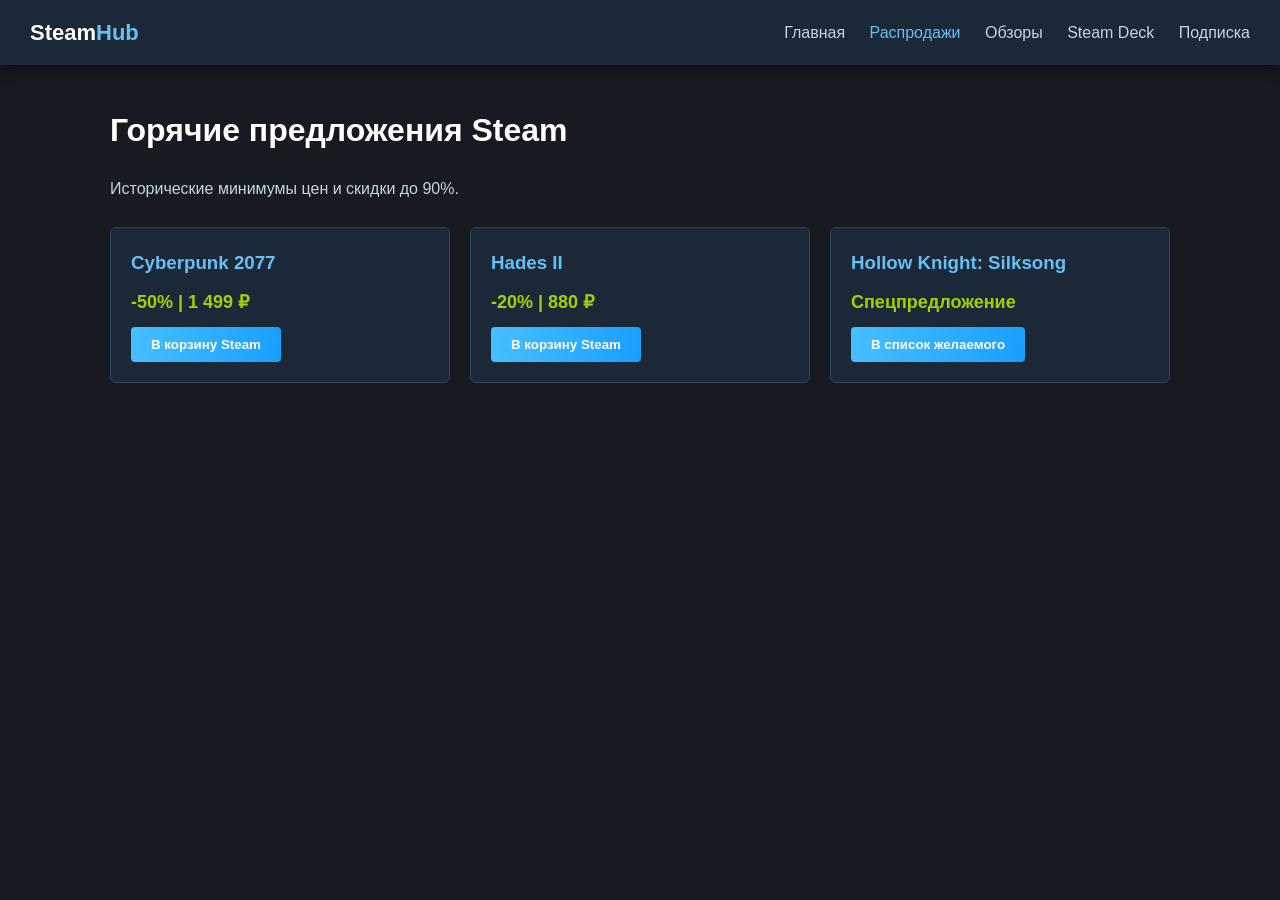
==== deals.html @ 6653c717 "Add files via upload" ====
<!DOCTYPE html>
<html lang="ru">
<head>
  <meta charset="UTF-8">
  <title>SteamHub — Актуальные скидки и распродажи Steam</title>
  <link rel="stylesheet" href="style.css">
</head>
<body>
  <header>
    <a href="index.html" class="logo">Steam<span>Hub</span></a>
    <nav>
      <a href="index.html">Главная</a>
      <a href="deals.html" class="active">Распродажи</a>
      <a href="reviews.html">Обзоры</a>
      <a href="deck.html">Steam Deck</a>
      <a href="feedback.html">Подписка</a>
    </nav>
  </header>

  <main>
    <h1>Горячие предложения Steam</h1>
    <p>Исторические минимумы цен и скидки до 90%.</p>

    <div class="grid">
      <div class="card">
        <h3>Cyberpunk 2077</h3>
        <p class="price">-50% | 1 499 ₽</p>
        <button class="btn" onclick="trackDealClick('Cyberpunk 2077')">В корзину Steam</button>
      </div>
      <div class="card">
        <h3>Hades II</h3>
        <p class="price">-20% | 880 ₽</p>
        <button class="btn" onclick="trackDealClick('Hades II')">В корзину Steam</button>
      </div>
      <div class="card">
        <h3>Hollow Knight: Silksong</h3>
        <p class="price">Спецпредложение</p>
        <button class="btn" onclick="trackDealClick('Silksong')">В список желаемого</button>
      </div>
    </div>
  </main>

  <script>
    function trackDealClick(gameName) {
      alert("Переход к покупке игры: " + gameName);
      // Фиксация события для MyTracker и Рамблер Топ-100
      if (window._tmr) { _tmr.push({ type: 'reachGoal', goal: 'deal_click', value: gameName }); }
      if (window.top100Counter) { window.top100Counter.trackEvent('deal_click', { game: gameName }); }
    }
  </script>
</body>
</html>
---- style.css ----
:root {
  --bg-primary: #171a21;
  --bg-secondary: #1b2838;
  --bg-card: #2a475e;
  --accent-blue: #66c0f4;
  --accent-green: #a4d007;
  --text-main: #c6d4df;
  --text-bright: #ffffff;
}

* { box-sizing: border-box; margin: 0; padding: 0; }
body {
  font-family: 'Segoe UI', Arial, sans-serif;
  background-color: var(--bg-primary);
  color: var(--text-main);
  line-height: 1.6;
  min-height: 100vh;
  display: flex;
  flex-direction: column;
}

header {
  background-color: var(--bg-secondary);
  padding: 15px 30px;
  display: flex;
  justify-content: space-between;
  align-items: center;
  box-shadow: 0 4px 10px rgba(0,0,0,0.5);
}

.logo { font-size: 22px; font-weight: bold; color: var(--text-bright); text-decoration: none; }
.logo span { color: var(--accent-blue); }

nav a {
  color: var(--text-main);
  text-decoration: none;
  margin-left: 20px;
  font-weight: 500;
  transition: color 0.2s;
}
nav a:hover, nav a.active { color: var(--accent-blue); }

main { flex: 1; padding: 40px 20px; max-width: 1100px; margin: 0 auto; width: 100%; }
h1, h2 { color: var(--text-bright); margin-bottom: 20px; }
p { margin-bottom: 15px; }

.grid { display: grid; grid-template-columns: repeat(auto-fit, minmax(280px, 1fr)); gap: 20px; margin-top: 25px; }
.card {
  background-color: var(--bg-secondary);
  border: 1px solid var(--bg-card);
  padding: 20px;
  border-radius: 6px;
}
.card h3 { color: var(--accent-blue); margin-bottom: 10px; }
.price { color: var(--accent-green); font-size: 18px; font-weight: bold; margin: 10px 0; }

.btn {
  display: inline-block;
  background: linear-gradient(90deg, #47bfff 0%, #1a9fff 100%);
  color: #fff;
  padding: 10px 20px;
  border-radius: 4px;
  text-decoration: none;
  border: none;
  cursor: pointer;
  font-weight: bold;
}
.btn:hover { background: #66c0f4; }

.btn-secondary {
  background: var(--bg-card);
  color: var(--text-bright);
}

form {
  background: var(--bg-secondary);
  padding: 30px;
  border-radius: 8px;
  max-width: 600px;
}
.form-group { margin-bottom: 15px; }
label { display: block; margin-bottom: 5px; }
input, textarea, select {
  width: 100%;
  padding: 10px;
  background: #0f141a;
  border: 1px solid var(--bg-card);
  color: #fff;
  border-radius: 4px;
}

footer {
  background-color: #0e141b;
  padding: 30px 20px;
  text-align: center;
  margin-top: 40px;
  border-top: 1px solid var(--bg-card);
}
.counters-block {
  margin-top: 20px;
  display: flex;
  justify-content: center;
  align-items: center;
  gap: 20px;
  flex-wrap: wrap;
}
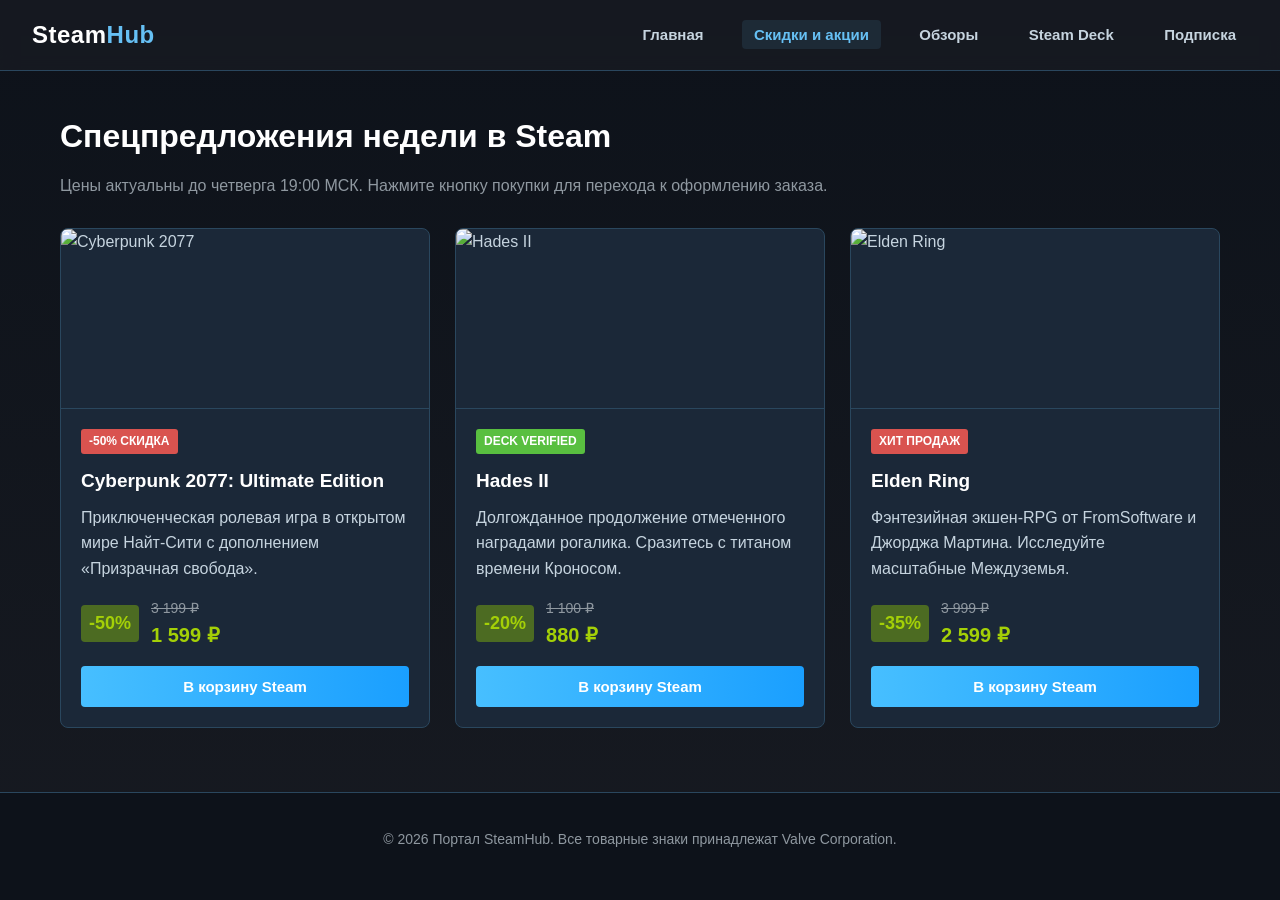
==== commit 10e0f9d9: "deals.html" ====
--- a/deals.html
+++ b/deals.html
@@ -2,15 +2,20 @@
 <html lang="ru">
 <head>
   <meta charset="UTF-8">
-  <title>SteamHub — Актуальные скидки и распродажи Steam</title>
+  <title>SteamHub — Актуальные скидки и исторические минимумы цен</title>
   <link rel="stylesheet" href="style.css">
+  
+  <script type="text/javascript">
+    var _tmr = window._tmr || (window._tmr = []);
+    _tmr.push({id: "3400123", type: "pageView", start: (new Date()).getTime()});
+  </script>
 </head>
 <body>
   <header>
     <a href="index.html" class="logo">Steam<span>Hub</span></a>
     <nav>
       <a href="index.html">Главная</a>
-      <a href="deals.html" class="active">Распродажи</a>
+      <a href="deals.html" class="active">Скидки и акции</a>
       <a href="reviews.html">Обзоры</a>
       <a href="deck.html">Steam Deck</a>
       <a href="feedback.html">Подписка</a>
@@ -18,35 +23,84 @@
   </header>
 
   <main>
-    <h1>Горячие предложения Steam</h1>
-    <p>Исторические минимумы цен и скидки до 90%.</p>
+    <h1>Спецпредложения недели в Steam</h1>
+    <p class="lead-text">Цены актуальны до четверга 19:00 МСК. Нажмите кнопку покупки для перехода к оформлению заказа.</p>
 
     <div class="grid">
+      <!-- Игра 1 -->
       <div class="card">
-        <h3>Cyberpunk 2077</h3>
-        <p class="price">-50% | 1 499 ₽</p>
-        <button class="btn" onclick="trackDealClick('Cyberpunk 2077')">В корзину Steam</button>
+        <img class="card-img" src="https://cdn.cloudflare.steamstatic.com/steam/apps/1091500/header.jpg" alt="Cyberpunk 2077">
+        <div class="card-body">
+          <span class="badge badge-hot">-50% Скидка</span>
+          <h3 class="card-title">Cyberpunk 2077: Ultimate Edition</h3>
+          <p>Приключенческая ролевая игра в открытом мире Найт-Сити с дополнением «Призрачная свобода».</p>
+          <div class="price-box">
+            <span class="discount-tag">-50%</span>
+            <div>
+              <div class="old-price">3 199 ₽</div>
+              <div class="final-price">1 599 ₽</div>
+            </div>
+          </div>
+          <button class="btn" onclick="handleDealPurchase('Cyberpunk 2077')">В корзину Steam</button>
+        </div>
       </div>
+
+      <!-- Игра 2 -->
       <div class="card">
-        <h3>Hades II</h3>
-        <p class="price">-20% | 880 ₽</p>
-        <button class="btn" onclick="trackDealClick('Hades II')">В корзину Steam</button>
+        <img class="card-img" src="https://cdn.cloudflare.steamstatic.com/steam/apps/1145360/header.jpg" alt="Hades II">
+        <div class="card-body">
+          <span class="badge badge-deck-verified">Deck Verified</span>
+          <h3 class="card-title">Hades II</h3>
+          <p>Долгожданное продолжение отмеченного наградами рогалика. Сразитесь с титаном времени Кроносом.</p>
+          <div class="price-box">
+            <span class="discount-tag">-20%</span>
+            <div>
+              <div class="old-price">1 100 ₽</div>
+              <div class="final-price">880 ₽</div>
+            </div>
+          </div>
+          <button class="btn" onclick="handleDealPurchase('Hades II')">В корзину Steam</button>
+        </div>
       </div>
+
+      <!-- Игра 3 -->
       <div class="card">
-        <h3>Hollow Knight: Silksong</h3>
-        <p class="price">Спецпредложение</p>
-        <button class="btn" onclick="trackDealClick('Silksong')">В список желаемого</button>
+        <img class="card-img" src="https://cdn.cloudflare.steamstatic.com/steam/apps/1245620/header.jpg" alt="Elden Ring">
+        <div class="card-body">
+          <span class="badge badge-hot">Хит продаж</span>
+          <h3 class="card-title">Elden Ring</h3>
+          <p>Фэнтезийная экшен-RPG от FromSoftware и Джорджа Мартина. Исследуйте масштабные Междуземья.</p>
+          <div class="price-box">
+            <span class="discount-tag">-35%</span>
+            <div>
+              <div class="old-price">3 999 ₽</div>
+              <div class="final-price">2 599 ₽</div>
+            </div>
+          </div>
+          <button class="btn" onclick="handleDealPurchase('Elden Ring')">В корзину Steam</button>
+        </div>
       </div>
     </div>
   </main>
 
+  <footer>
+    <p class="footer-text">© 2026 Портал SteamHub. Все товарные знаки принадлежат Valve Corporation.</p>
+  </footer>
+
   <script>
-    function trackDealClick(gameName) {
-      alert("Переход к покупке игры: " + gameName);
-      // Фиксация события для MyTracker и Рамблер Топ-100
-      if (window._tmr) { _tmr.push({ type: 'reachGoal', goal: 'deal_click', value: gameName }); }
-      if (window.top100Counter) { window.top100Counter.trackEvent('deal_click', { game: gameName }); }
+    function handleDealPurchase(gameTitle) {
+      alert('Событие зафиксировано! Переход на страницу корзины: ' + gameTitle);
+      
+      // Фиксация конверсии для MyTracker (Лаб. 5)
+      if (window._tmr) {
+        _tmr.push({ id: '3400123', type: 'reachGoal', goal: 'deal_click', value: gameTitle });
+      }
+      
+      // Фиксация события для Рамблер/топ-100 (Лаб. 4)
+      if (window.top100Counter) {
+        window.top100Counter.trackEvent('deal_click', { game: gameTitle });
+      }
     }
   </script>
 </body>
-</html>+</html>
--- a/style.css
+++ b/style.css
@@ -1,17 +1,24 @@
 :root {
+  --bg-darker: #0d121a;
   --bg-primary: #171a21;
   --bg-secondary: #1b2838;
-  --bg-card: #2a475e;
+  --bg-card: #213346;
   --accent-blue: #66c0f4;
+  --accent-blue-hover: #419cd0;
   --accent-green: #a4d007;
+  --accent-discount: #4c6b22;
   --text-main: #c6d4df;
+  --text-muted: #8f98a0;
   --text-bright: #ffffff;
+  --badge-verified: #59bf40;
+  --badge-playable: #e5b324;
 }
 
 * { box-sizing: border-box; margin: 0; padding: 0; }
+
 body {
-  font-family: 'Segoe UI', Arial, sans-serif;
-  background-color: var(--bg-primary);
+  font-family: 'Segoe UI', -apple-system, BlinkMacSystemFont, Roboto, Oxygen, Ubuntu, sans-serif;
+  background: linear-gradient(180deg, var(--bg-darker) 0%, var(--bg-primary) 100%);
   color: var(--text-main);
   line-height: 1.6;
   min-height: 100vh;
@@ -20,87 +27,200 @@
 }
 
 header {
-  background-color: var(--bg-secondary);
-  padding: 15px 30px;
+  background-color: rgba(23, 26, 33, 0.95);
+  backdrop-filter: blur(8px);
+  position: sticky;
+  top: 0;
+  z-index: 1000;
+  padding: 16px 32px;
   display: flex;
   justify-content: space-between;
   align-items: center;
-  box-shadow: 0 4px 10px rgba(0,0,0,0.5);
-}
-
-.logo { font-size: 22px; font-weight: bold; color: var(--text-bright); text-decoration: none; }
+  border-bottom: 1px solid #2a475e;
+}
+
+.logo {
+  font-size: 24px;
+  font-weight: 800;
+  color: var(--text-bright);
+  text-decoration: none;
+  letter-spacing: 0.5px;
+}
 .logo span { color: var(--accent-blue); }
 
 nav a {
   color: var(--text-main);
   text-decoration: none;
-  margin-left: 20px;
-  font-weight: 500;
-  transition: color 0.2s;
-}
-nav a:hover, nav a.active { color: var(--accent-blue); }
-
-main { flex: 1; padding: 40px 20px; max-width: 1100px; margin: 0 auto; width: 100%; }
-h1, h2 { color: var(--text-bright); margin-bottom: 20px; }
-p { margin-bottom: 15px; }
-
-.grid { display: grid; grid-template-columns: repeat(auto-fit, minmax(280px, 1fr)); gap: 20px; margin-top: 25px; }
+  margin-left: 22px;
+  font-weight: 600;
+  font-size: 15px;
+  transition: all 0.2s ease-in-out;
+  padding: 6px 12px;
+  border-radius: 4px;
+}
+nav a:hover, nav a.active {
+  color: var(--accent-blue);
+  background: rgba(102, 192, 244, 0.1);
+}
+
+main {
+  flex: 1;
+  padding: 40px 20px;
+  max-width: 1200px;
+  margin: 0 auto;
+  width: 100%;
+}
+
+h1 {
+  font-size: 32px;
+  color: var(--text-bright);
+  margin-bottom: 10px;
+}
+.lead-text {
+  font-size: 16px;
+  color: var(--text-muted);
+  margin-bottom: 30px;
+}
+
+/* Баннеры и сетка */
+.hero-banner {
+  background: linear-gradient(rgba(0,0,0,0.65), rgba(0,0,0,0.85)), url('https://images.unsplash.com/photo-1542751371-adc38448a05e?auto=format&fit=crop&w=1200&q=80') center/cover;
+  border-radius: 12px;
+  padding: 50px 30px;
+  margin-bottom: 40px;
+  border: 1px solid #2a475e;
+}
+.hero-banner h2 { font-size: 28px; color: var(--text-bright); margin-bottom: 12px; }
+.hero-banner p { font-size: 16px; max-width: 700px; margin-bottom: 20px; }
+
+.grid {
+  display: grid;
+  grid-template-columns: repeat(auto-fit, minmax(320px, 1fr));
+  gap: 25px;
+}
+
 .card {
   background-color: var(--bg-secondary);
-  border: 1px solid var(--bg-card);
+  border: 1px solid #2a475e;
+  border-radius: 8px;
+  overflow: hidden;
+  display: flex;
+  flex-direction: column;
+  transition: transform 0.2s, box-shadow 0.2s;
+}
+.card:hover {
+  transform: translateY(-4px);
+  box-shadow: 0 8px 24px rgba(0,0,0,0.4);
+}
+
+.card-img {
+  width: 100%;
+  height: 180px;
+  object-fit: cover;
+  border-bottom: 1px solid #2a475e;
+}
+
+.card-body {
   padding: 20px;
-  border-radius: 6px;
-}
-.card h3 { color: var(--accent-blue); margin-bottom: 10px; }
-.price { color: var(--accent-green); font-size: 18px; font-weight: bold; margin: 10px 0; }
+  flex: 1;
+  display: flex;
+  flex-direction: column;
+}
+
+.card-title {
+  color: var(--text-bright);
+  font-size: 19px;
+  margin-bottom: 8px;
+}
+
+.badge {
+  display: inline-block;
+  font-size: 12px;
+  text-transform: uppercase;
+  font-weight: 700;
+  padding: 3px 8px;
+  border-radius: 3px;
+  margin-bottom: 12px;
+  align-self: flex-start;
+}
+.badge-hot { background: #d9534f; color: #fff; }
+.badge-deck-verified { background: var(--badge-verified); color: #fff; }
+.badge-deck-playable { background: var(--badge-playable); color: #000; }
+
+.discount-tag {
+  background: var(--accent-discount);
+  color: var(--accent-green);
+  font-weight: bold;
+  font-size: 18px;
+  padding: 4px 8px;
+  border-radius: 4px;
+  display: inline-block;
+}
+
+.price-box {
+  display: flex;
+  align-items: center;
+  gap: 12px;
+  margin: 15px 0;
+}
+.old-price { text-decoration: line-through; color: var(--text-muted); font-size: 14px; }
+.final-price { color: var(--accent-green); font-size: 20px; font-weight: bold; }
 
 .btn {
-  display: inline-block;
+  display: inline-flex;
+  justify-content: center;
+  align-items: center;
   background: linear-gradient(90deg, #47bfff 0%, #1a9fff 100%);
   color: #fff;
-  padding: 10px 20px;
+  padding: 12px 20px;
   border-radius: 4px;
   text-decoration: none;
   border: none;
+  font-weight: 600;
+  font-size: 15px;
   cursor: pointer;
-  font-weight: bold;
-}
-.btn:hover { background: #66c0f4; }
-
-.btn-secondary {
-  background: var(--bg-card);
-  color: var(--text-bright);
-}
-
+  transition: filter 0.2s;
+  margin-top: auto;
+}
+.btn:hover { filter: brightness(1.15); }
+.btn-secondary { background: var(--bg-card); color: var(--text-bright); border: 1px solid #3b6182; }
+
+/* Формы */
 form {
   background: var(--bg-secondary);
+  border: 1px solid #2a475e;
   padding: 30px;
   border-radius: 8px;
-  max-width: 600px;
-}
-.form-group { margin-bottom: 15px; }
-label { display: block; margin-bottom: 5px; }
-input, textarea, select {
+  max-width: 650px;
+}
+.form-group { margin-bottom: 20px; }
+label { display: block; margin-bottom: 8px; font-weight: 600; }
+input, select, textarea {
   width: 100%;
-  padding: 10px;
+  padding: 12px;
   background: #0f141a;
-  border: 1px solid var(--bg-card);
+  border: 1px solid #2a475e;
   color: #fff;
   border-radius: 4px;
+  font-size: 15px;
+}
+input:focus, select:focus, textarea:focus {
+  outline: none;
+  border-color: var(--accent-blue);
 }
 
 footer {
-  background-color: #0e141b;
-  padding: 30px 20px;
+  background-color: var(--bg-darker);
+  border-top: 1px solid #2a475e;
+  padding: 35px 20px;
   text-align: center;
-  margin-top: 40px;
-  border-top: 1px solid var(--bg-card);
-}
+  margin-top: auto;
+}
+.footer-text { font-size: 14px; color: var(--text-muted); margin-bottom: 15px; }
 .counters-block {
-  margin-top: 20px;
   display: flex;
   justify-content: center;
   align-items: center;
   gap: 20px;
   flex-wrap: wrap;
-}+}
